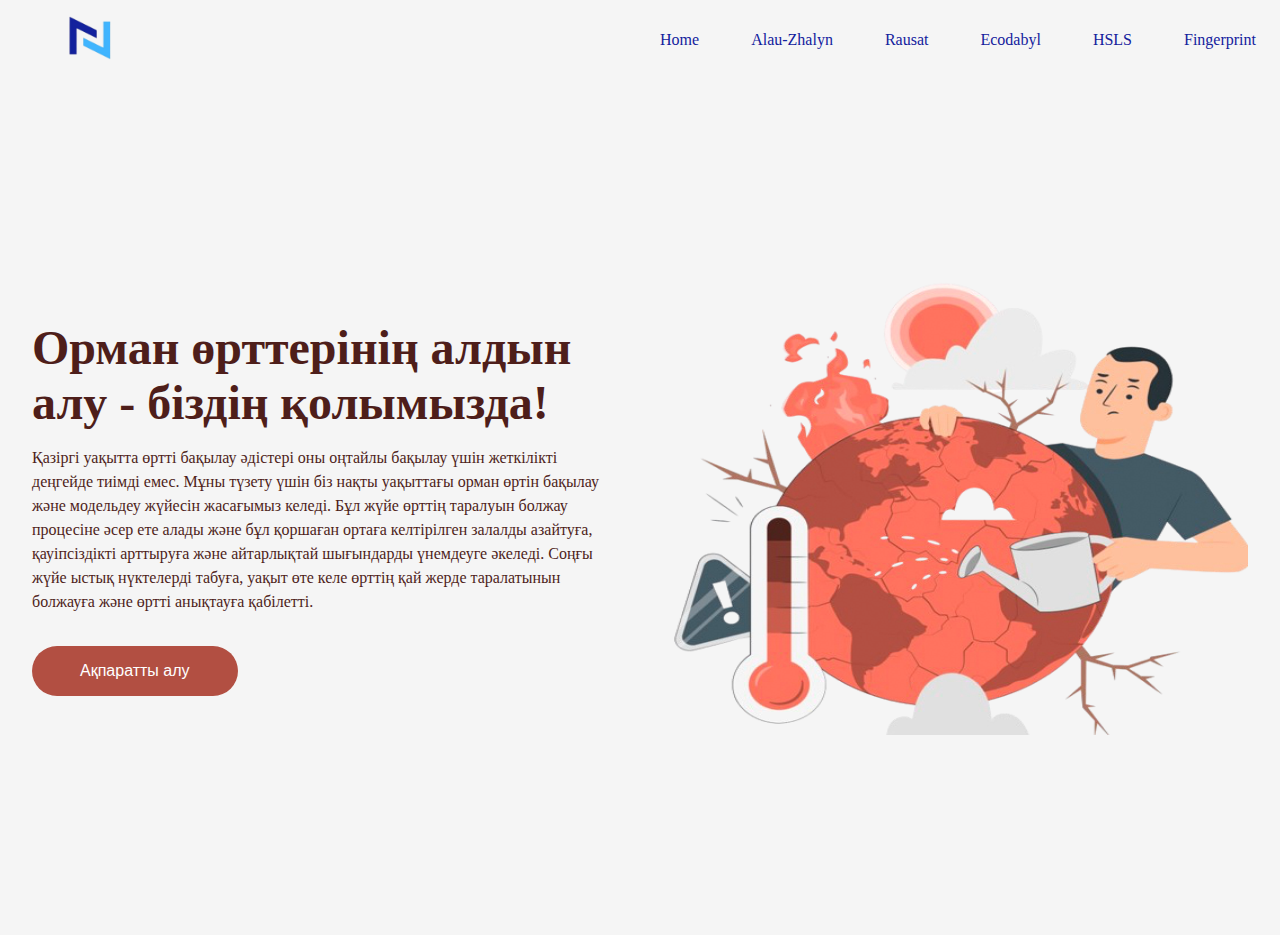
==== index.html @ cbbf245a "Add files via upload" ====
<!DOCTYPE html>
<html lang="en">
<head>
    <meta charset="UTF-8">
    <meta name="viewport" content="width=device-width, initial-scale=1.0">
    <title>ALAU</title>
    <link rel="stylesheet" href="style.css">
</head>
<body>
    <nav>
        <div class="logo"><img src="logog.png" alt="logo"></div>
        <div class="nav-items">
            <a href="index.html">Home</a>
            <a href="">Alau-Zhalyn</a>
            <a href="">Rausat</a>
            <a href="">Ecodabyl</a>
            <a href="">HSLS</a>
            <a href="">Fingerprint</a>
        </div>
    </nav>

    <section class="hero">
        <div class="hero-container">
            <div class="column-left">
                <h1>Орман өрттерінің алдын алу - біздің қолымызда!</h1>
                <p>Қазіргі уақытта өртті бақылау әдістері оны оңтайлы бақылау үшін жеткілікті деңгейде тиімді емес. Мұны түзету үшін біз нақты уақыттағы орман өртін бақылау және модельдеу жүйесін жасағымыз келеді. Бұл жүйе өрттің таралуын болжау процесіне әсер ете алады және бұл қоршаған ортаға келтірілген залалды азайтуға, қауіпсіздікті арттыруға және айтарлықтай шығындарды үнемдеуге әкеледі. Соңғы жүйе ыстық нүктелерді табуға, уақыт өте келе өрттің қай жерде таралатынын болжауға және өртті анықтауға қабілетті.</p>
                <form action="map-files.html">
                    <button type="submit">Ақпаратты алу</button>
                </form>
            </div>

            <div class="column-right">
                <img src="4.png" alt="illustration" class="hero-image">
            </div>
        </div>
    </section>
</body>
</html>
---- style.css ----
*{
    box-sizing: border-box;
    margin: 0;
    padding: 0;
    background: whitesmoke;
    color: #4E1E1A;
}

nav{
    height: 80px;
    display: flex;
    justify-content: space-between;
    align-items: center;
    padding: 0rem calc((100vw - 1300px) / 2);
}

.logo img{
    width: 180px;
    height: 100px;
    padding: 0 2rem;
}

nav a{
    text-decoration: none;
    color: #13219D;
    padding: 0 1.5rem;
    transition: 0.3s;
}

nav a:hover{
    color: #41B4FD;
}



.hero-container{
    display: grid;
    grid-template-columns: 1fr 1fr;
    height: 95vh;
    padding: 3rem calc((100vw - 1300px) / 2);;
}

.column-left{
    display: flex;
    flex-direction: column;
    justify-content: center;
    align-items: flex-start;
    color: black;
    padding: 0rem 2rem;
}

.column-left h1{
    margin-bottom: 1rem;
    font-size: 3rem;
}
.column-left p{
    margin-bottom: 2rem;
    font-size: 1rem;
    line-height: 1.5;
}

button{
    padding: 1rem 3rem;
    font-size: 1rem;
    border: none;
    color: #fff;
    background: #B24F42;
    cursor: pointer;
    border-radius: 50px;
    transition: 0.3s;
}

button:hover{
    background: #E0E0E0;
    color: #B24F42;
}


.column-right{
    display: flex;
    justify-content: center;
    align-items: center;
    padding: 0rem 2rem;
}

.hero-image{
    width: 100%;
    height: 60%;
}



@media screen and (max-width: 768px) {
    .hero-container{
        grid-template-columns: 1fr;
    }
}



.map-container{
    display: grid;
    grid-template-columns: 2fr 0.5fr;
    height: 90vh;
    padding: 0.5rem calc((100vw - 1600px) / 2);;
}

.map-right{
    display: flex;
    flex-direction: column;
    justify-content: center;
    align-items: flex-start;
    padding: 0rem 2rem;
}

.map a{
    text-decoration: none;
    color: #13219D;
    padding: 0 1.5rem;
    transition: 0.3s;
}

.map a:hover{
    color: #41B4FD;
}


.map-left{
    display: flex;
    justify-content: center;
    align-items: center;
    padding: 0rem 2rem;
}
.map img{
    width: 80%;
    height: 70%;
}
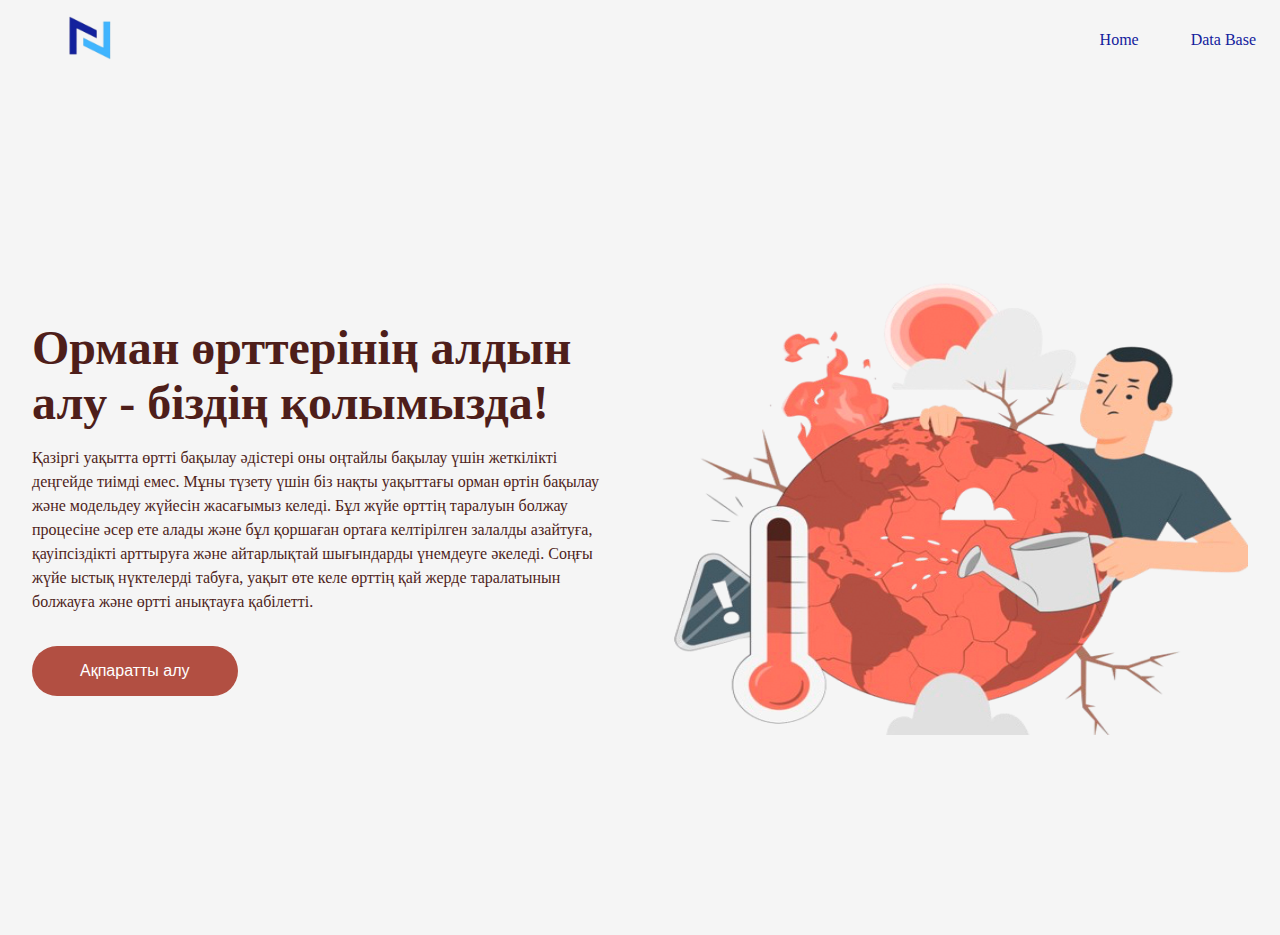
==== commit 17de71fa: "index.html" ====
--- a/index.html
+++ b/index.html
@@ -11,11 +11,7 @@
         <div class="logo"><img src="logog.png" alt="logo"></div>
         <div class="nav-items">
             <a href="index.html">Home</a>
-            <a href="">Alau-Zhalyn</a>
-            <a href="">Rausat</a>
-            <a href="">Ecodabyl</a>
-            <a href="">HSLS</a>
-            <a href="">Fingerprint</a>
+            <a href="">Data Base</a>
         </div>
     </nav>
 
@@ -35,4 +31,4 @@
         </div>
     </section>
 </body>
-</html>+</html>
